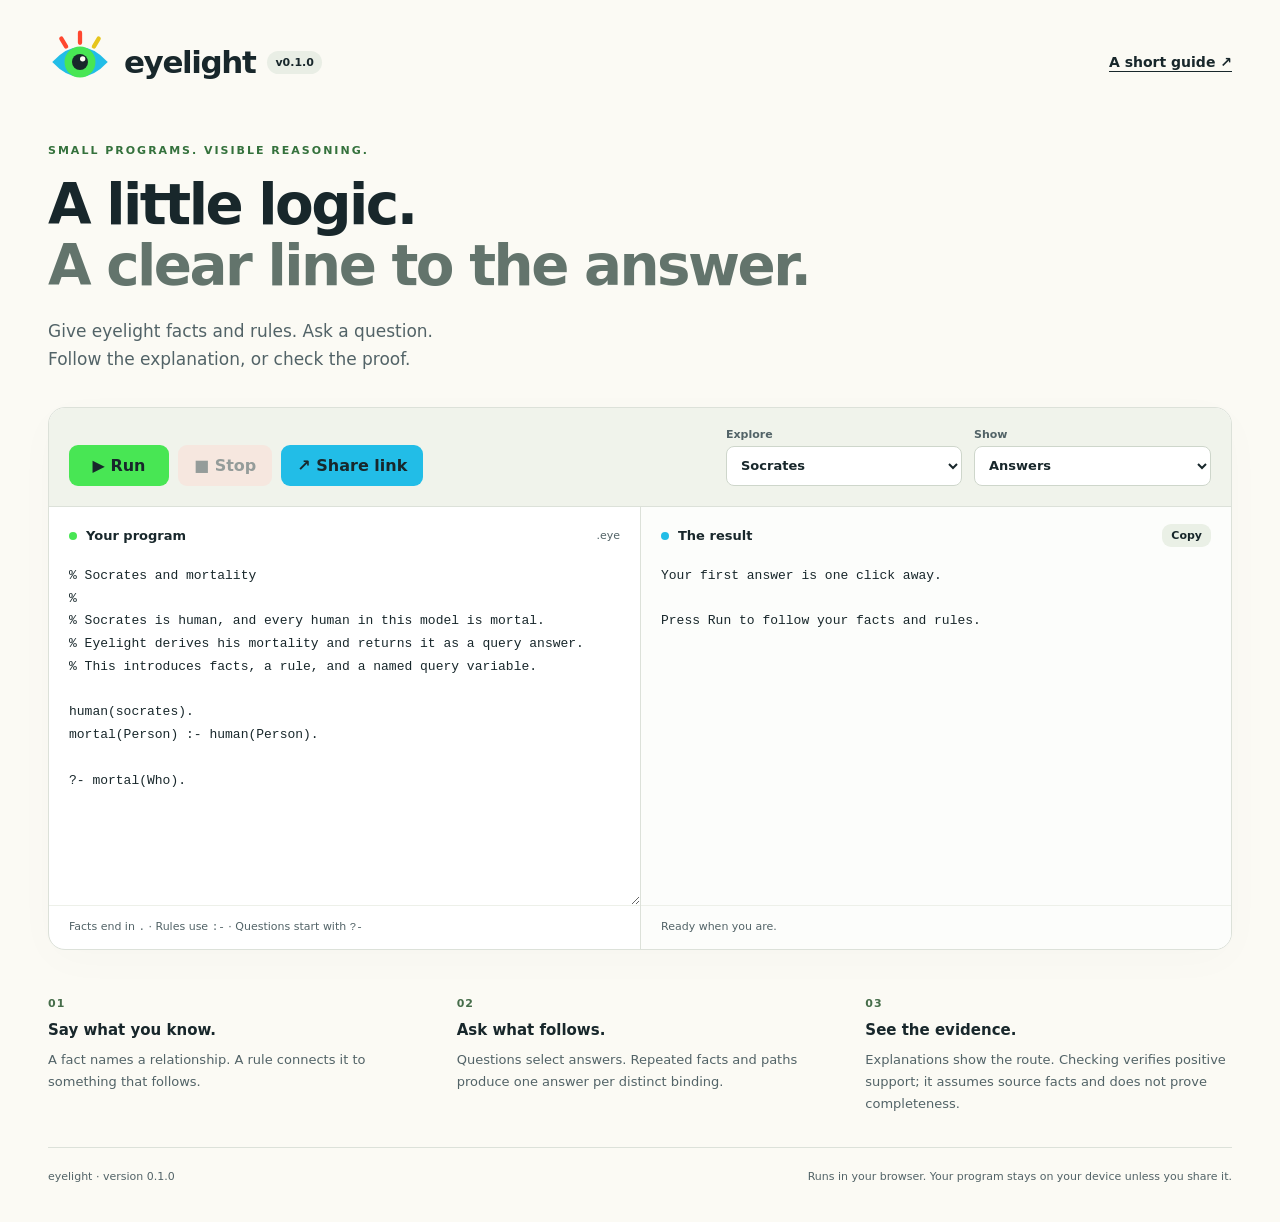
==== index.html @ 0f6f95e3 "Initial eyelight engine with C1–C9 proof reports" ====
<!doctype html>
<html lang="en">
<meta charset="utf-8">
<meta name="viewport" content="width=device-width, initial-scale=1">
<meta http-equiv="refresh" content="0;url=playground.html">
<title>eyelight</title>
<a href="playground.html">Open the eyelight playground</a>
<script>
  const destination = new URL('./playground.html', location.href);
  destination.search = location.search;
  destination.hash = location.hash;
  location.replace(destination);
</script>
</html>
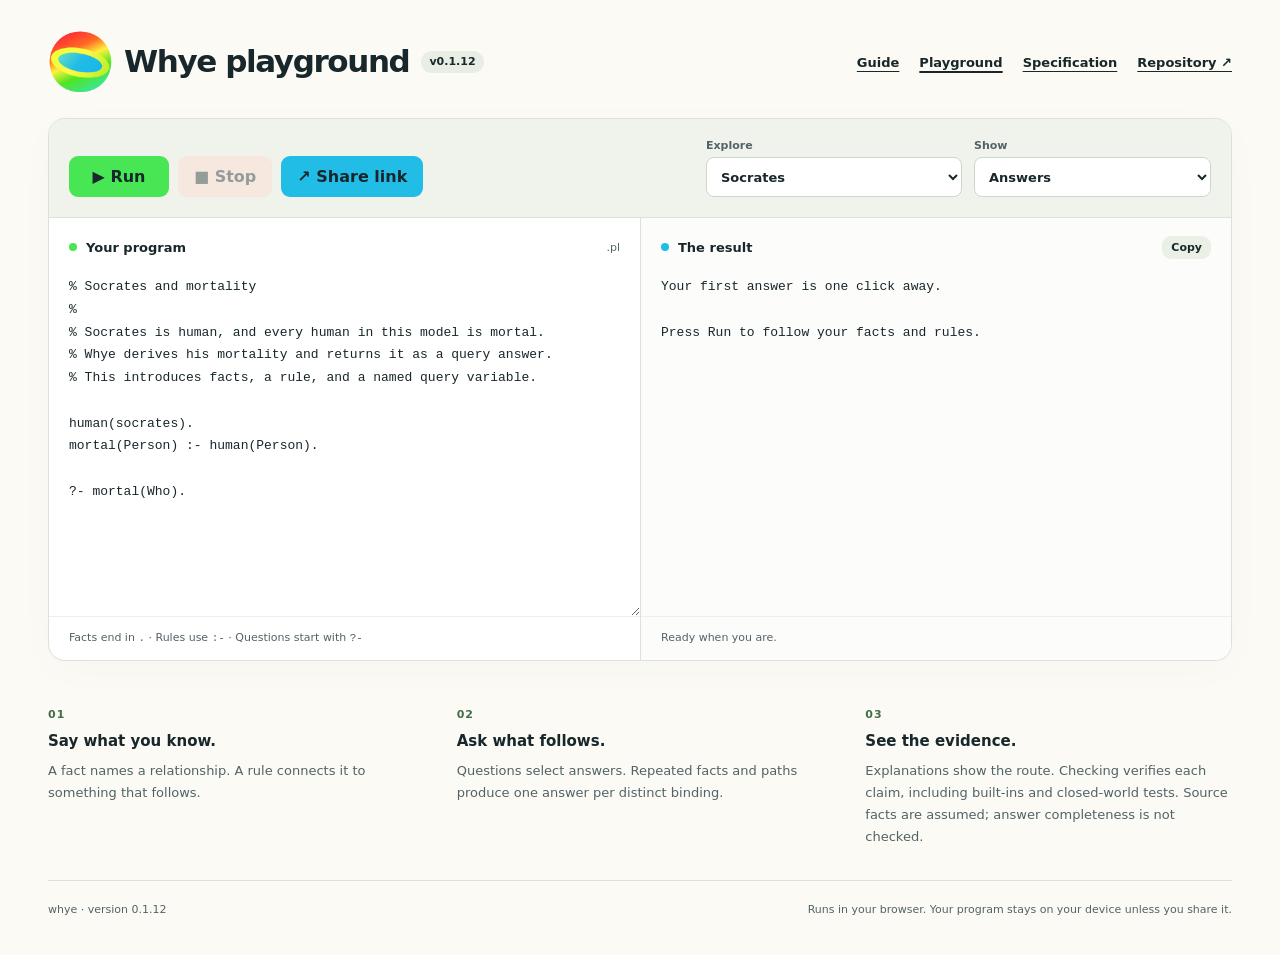
==== commit e27d585b: "Release v0.1.12" ====
--- a/index.html
+++ b/index.html
@@ -3,8 +3,8 @@
 <meta charset="utf-8">
 <meta name="viewport" content="width=device-width, initial-scale=1">
 <meta http-equiv="refresh" content="0;url=playground.html">
-<title>eyelight</title>
-<a href="playground.html">Open the eyelight playground</a>
+<title>whye</title>
+<a href="playground.html">Open the whye playground</a>
 <script>
   const destination = new URL('./playground.html', location.href);
   destination.search = location.search;
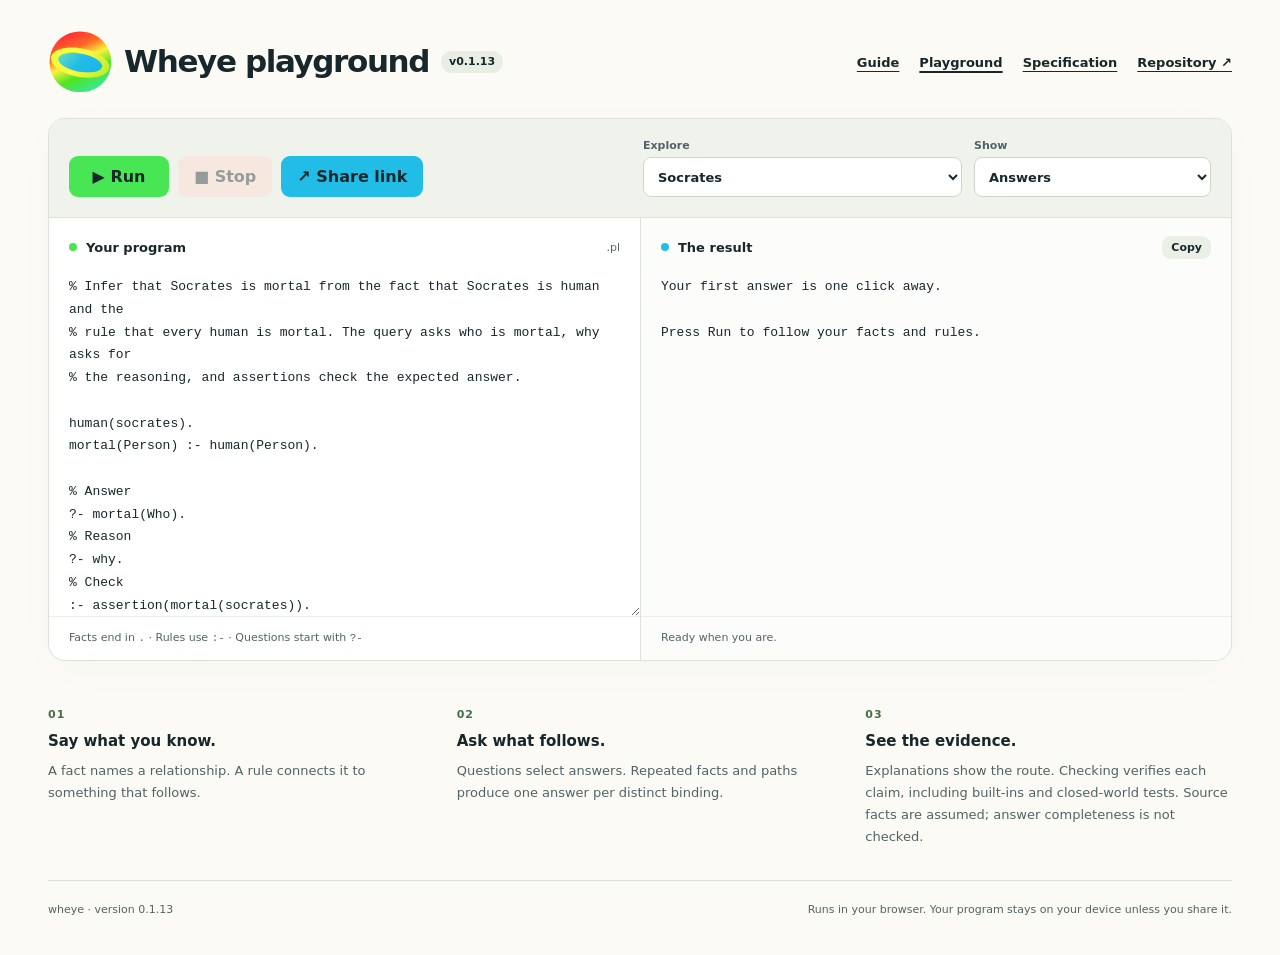
==== commit f4f23d5f: "Release v0.1.13" ====
--- a/index.html
+++ b/index.html
@@ -3,8 +3,8 @@
 <meta charset="utf-8">
 <meta name="viewport" content="width=device-width, initial-scale=1">
 <meta http-equiv="refresh" content="0;url=playground.html">
-<title>whye</title>
-<a href="playground.html">Open the whye playground</a>
+<title>wheye</title>
+<a href="playground.html">Open the wheye playground</a>
 <script>
   const destination = new URL('./playground.html', location.href);
   destination.search = location.search;
